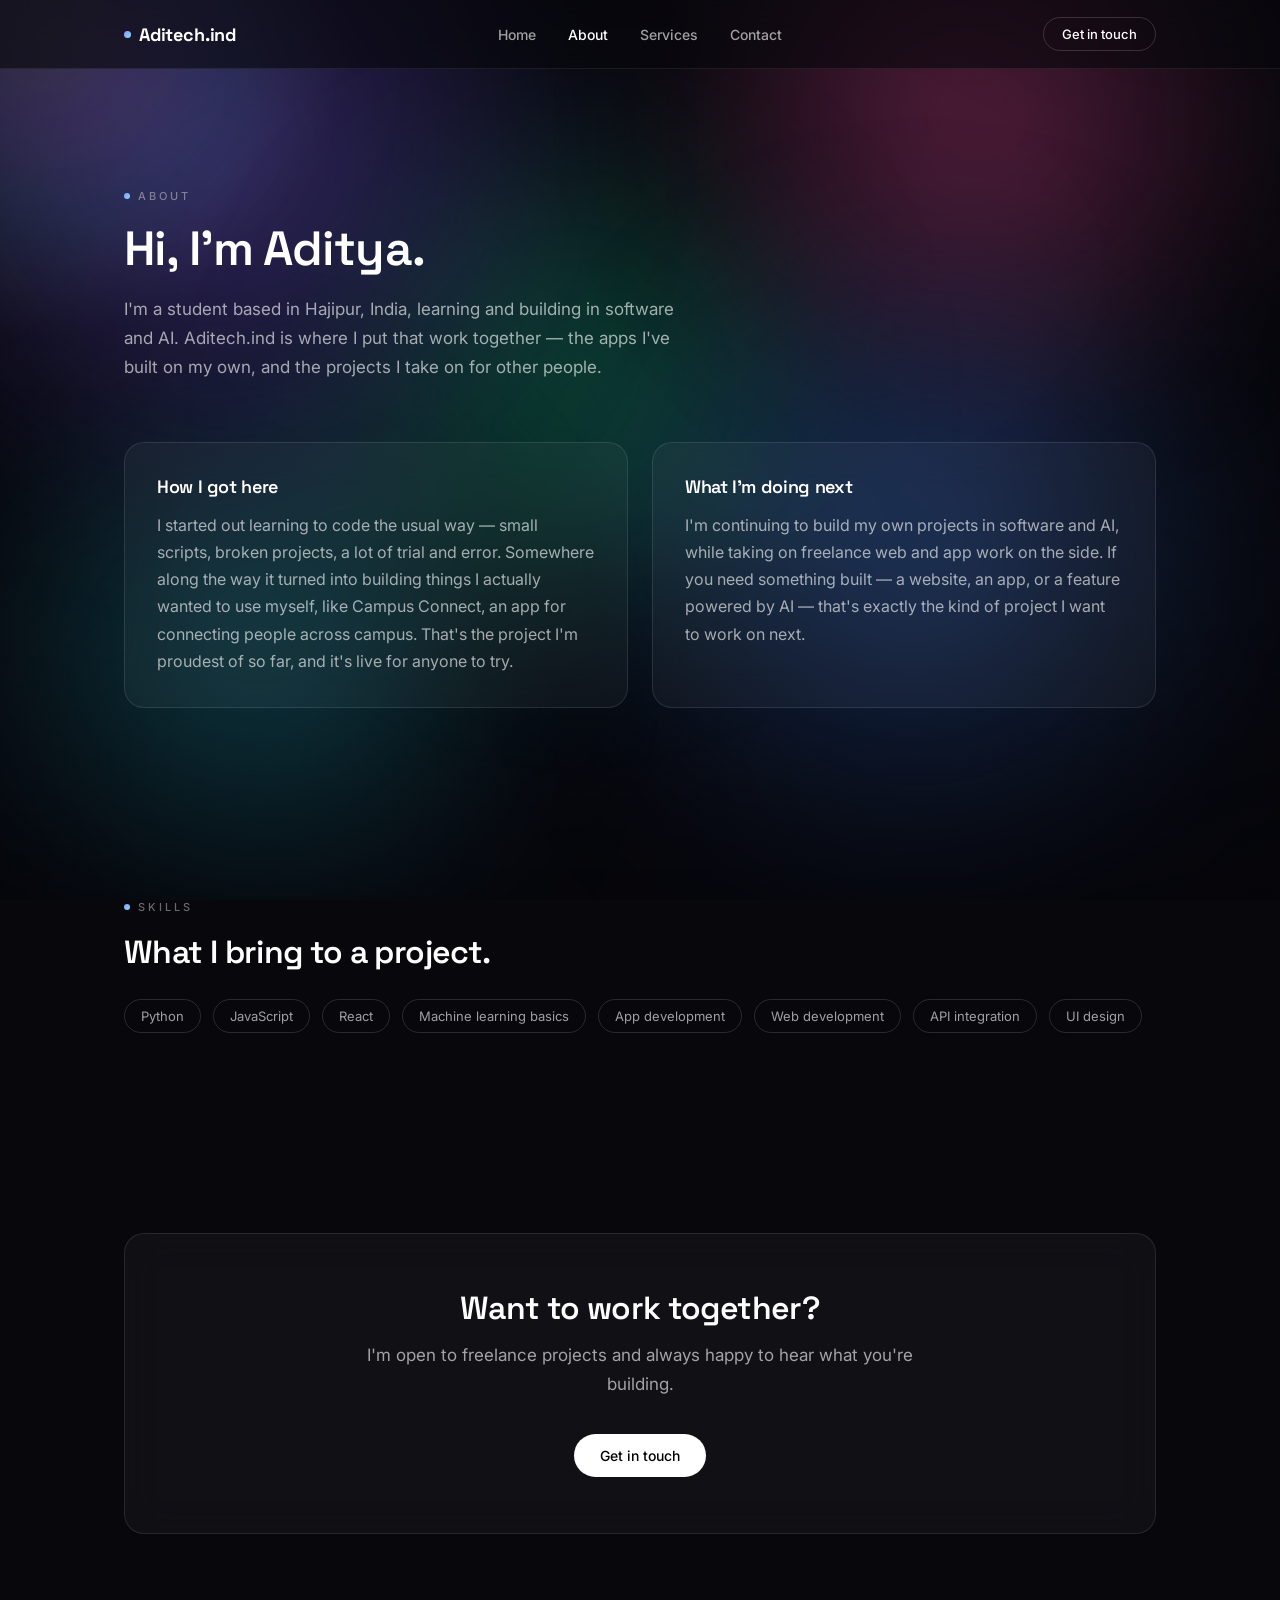
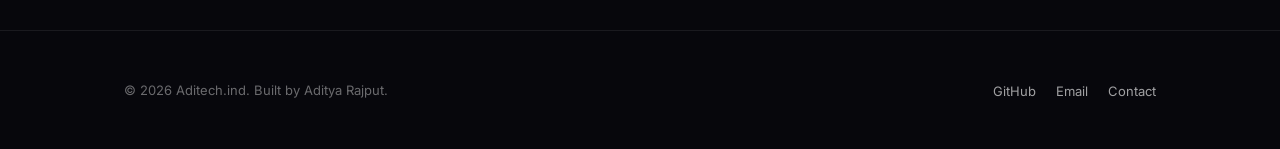
==== about.html @ 8524f355 "Add files via upload" ====
<!DOCTYPE html>
<html lang="en">
<head>
<meta charset="UTF-8" />
<meta name="viewport" content="width=device-width, initial-scale=1.0" />
<title>About — Aditech.ind</title>
<meta name="description" content="About Aditya Rajput, the student developer behind Aditech.ind." />
<link rel="stylesheet" href="style.css" />
</head>
<body>

<div id="aurora-scene"></div>

<nav>
  <div class="wrap">
    <a href="index.html" class="logo"><span class="dot"></span>Aditech.ind</a>
    <ul class="navlinks">
      <li><a href="index.html">Home</a></li>
      <li><a href="about.html" class="active">About</a></li>
      <li><a href="services.html">Services</a></li>
      <li><a href="contact.html">Contact</a></li>
    </ul>
    <a href="contact.html" class="navcta">Get in touch</a>
    <button class="menu-toggle" aria-label="Toggle menu">&#9776;</button>
  </div>
</nav>

<main>
  <section style="padding-top: 120px; padding-bottom: 60px;">
    <div class="wrap">
      <div class="eyebrow"><span class="dot"></span>About</div>
      <h1>Hi, I'm Aditya.</h1>
      <p class="lead" style="margin-top: 20px;">
        I'm a student based in Hajipur, India, learning and building in software and AI. Aditech.ind
        is where I put that work together — the apps I've built on my own, and the projects I take
        on for other people.
      </p>
    </div>
  </section>

  <section style="padding-top: 0;">
    <div class="wrap">
      <div class="grid-2">
        <div class="card">
          <h3>How I got here</h3>
          <p style="margin-top: 14px;">
            I started out learning to code the usual way — small scripts, broken projects, a lot of
            trial and error. Somewhere along the way it turned into building things I actually wanted
            to use myself, like Campus Connect, an app for connecting people across campus. That's
            the project I'm proudest of so far, and it's live for anyone to try.
          </p>
        </div>
        <div class="card">
          <h3>What I'm doing next</h3>
          <p style="margin-top: 14px;">
            I'm continuing to build my own projects in software and AI, while taking on freelance
            web and app work on the side. If you need something built — a website, an app, or a
            feature powered by AI — that's exactly the kind of project I want to work on next.
          </p>
        </div>
      </div>
    </div>
  </section>

  <section>
    <div class="wrap">
      <div class="eyebrow"><span class="dot"></span>Skills</div>
      <h2>What I bring to a project.</h2>
      <div style="margin-top: 28px;">
        <span class="skill-pill">Python</span>
        <span class="skill-pill">JavaScript</span>
        <span class="skill-pill">React</span>
        <span class="skill-pill">Machine learning basics</span>
        <span class="skill-pill">App development</span>
        <span class="skill-pill">Web development</span>
        <span class="skill-pill">API integration</span>
        <span class="skill-pill">UI design</span>
      </div>
    </div>
  </section>

  <section>
    <div class="wrap">
      <div class="card" style="text-align: center; padding: 56px 32px;">
        <h2>Want to work together?</h2>
        <p class="lead" style="margin: 14px auto 0;">I'm open to freelance projects and always happy to hear what you're building.</p>
        <div class="btn-row" style="justify-content: center;">
          <a href="contact.html" class="btn-primary">Get in touch</a>
        </div>
      </div>
    </div>
  </section>
</main>

<footer>
  <div class="wrap">
    <p>&copy; 2026 Aditech.ind. Built by Aditya Rajput.</p>
    <ul class="footlinks">
      <li><a href="https://github.com/adityarajput064" target="_blank" rel="noopener">GitHub</a></li>
      <li><a href="mailto:myaditechindia@gmail.com">Email</a></li>
      <li><a href="contact.html">Contact</a></li>
    </ul>
  </div>
</footer>

<script src="script.js"></script>
</body>
</html>
---- style.css ----
@import url('https://fonts.googleapis.com/css2?family=Space+Grotesk:wght@500;600;700&family=Inter:wght@400;500;600&display=swap');

* { box-sizing: border-box; margin: 0; padding: 0; }

:root {
  --bg: #07070c;
  --card: rgba(255,255,255,0.04);
  --card-border: rgba(255,255,255,0.1);
  --text: #ffffff;
  --text-muted: rgba(255,255,255,0.62);
  --text-faint: rgba(255,255,255,0.4);
  --accent1: #a78bfa;
  --accent2: #67e8f9;
}

html { scroll-behavior: smooth; }

body {
  font-family: 'Inter', sans-serif;
  background: var(--bg);
  color: var(--text);
  min-height: 100vh;
  position: relative;
}

/* ---------- Aurora background (fixed, behind everything) ---------- */
#aurora-scene {
  position: fixed;
  inset: 0;
  z-index: -1;
  overflow: hidden;
  background: var(--bg);
}
.blob-wrap { position: absolute; will-change: transform; }
.blob-inner { width: 100%; height: 100%; border-radius: 50%; will-change: transform; }

@keyframes floatA {
  0%   { transform: translate3d(0,0,0) scale(1); }
  50%  { transform: translate3d(3%, -4%, 0) scale(1.08); }
  100% { transform: translate3d(-2%, 3%, 0) scale(0.98); }
}
@keyframes floatB {
  0%   { transform: translate3d(0,0,0) scale(1); }
  50%  { transform: translate3d(-4%, 3%, 0) scale(0.95); }
  100% { transform: translate3d(3%, -2%, 0) scale(1.06); }
}
.float-a { animation: floatA linear infinite alternate; }
.float-b { animation: floatB linear infinite alternate; }
.reduced .float-a, .reduced .float-b { animation: none !important; }

@keyframes grain {
  0%   { transform: translate3d(0,0,0); }
  25%  { transform: translate3d(-2%,-3%,0); }
  50%  { transform: translate3d(-1%,2%,0); }
  75%  { transform: translate3d(3%,-1%,0); }
  100% { transform: translate3d(0,0,0); }
}
.grain { position: absolute; inset: -8%; pointer-events: none; mix-blend-mode: overlay; opacity: 0.45; animation: grain 1.4s steps(4) infinite; }
.reduced .grain { animation: none !important; }

.bloom, .keylight { position: absolute; top: 0; left: 0; pointer-events: none; will-change: transform, opacity; opacity: 0; }
.vignette { position: absolute; inset: 0; pointer-events: none; background: radial-gradient(120% 90% at 50% 30%, rgba(0,0,0,0) 30%, rgba(4,4,9,0.55) 78%, rgba(4,4,9,0.94) 100%); }

/* ---------- Layout ---------- */
.wrap { max-width: 1080px; margin: 0 auto; padding: 0 24px; }

nav {
  position: sticky; top: 0; z-index: 20;
  backdrop-filter: blur(16px); -webkit-backdrop-filter: blur(16px);
  background: rgba(7,7,12,0.6);
  border-bottom: 1px solid rgba(255,255,255,0.08);
}
nav .wrap { display: flex; align-items: center; justify-content: space-between; height: 68px; }
.logo { font-family: 'Space Grotesk', sans-serif; font-weight: 700; font-size: 18px; letter-spacing: -0.01em; text-decoration: none; color: var(--text); display: flex; align-items: center; gap: 8px; }
.logo .dot { width: 7px; height: 7px; border-radius: 50%; background: linear-gradient(135deg, var(--accent1), var(--accent2)); }
.navlinks { display: flex; gap: 32px; list-style: none; }
.navlinks a { color: var(--text-muted); text-decoration: none; font-size: 14px; font-weight: 500; transition: color 0.2s; }
.navlinks a:hover, .navlinks a.active { color: var(--text); }
.navcta { border: 1px solid rgba(255,255,255,0.16); border-radius: 999px; padding: 8px 18px; font-size: 13px; font-weight: 500; color: var(--text); text-decoration: none; transition: border-color 0.2s, background 0.2s; }
.navcta:hover { border-color: rgba(255,255,255,0.32); background: rgba(255,255,255,0.05); }

.menu-toggle { display: none; background: none; border: none; color: var(--text); font-size: 22px; cursor: pointer; }

main { position: relative; z-index: 1; }

section { padding: 96px 0; }
.eyebrow { display: flex; align-items: center; gap: 8px; font-size: 11px; font-weight: 500; text-transform: uppercase; letter-spacing: 0.28em; color: var(--text-faint); margin-bottom: 20px; }
.eyebrow .dot { width: 6px; height: 6px; border-radius: 50%; background: linear-gradient(135deg, var(--accent1), var(--accent2)); }

h1, h2, h3 { font-family: 'Space Grotesk', sans-serif; font-weight: 600; letter-spacing: -0.02em; color: var(--text); }
h1 { font-size: 48px; line-height: 1.08; }
h2 { font-size: 32px; line-height: 1.15; }
h3 { font-size: 18px; line-height: 1.3; }
p { line-height: 1.7; color: var(--text-muted); }
p.lead { font-size: 17px; max-width: 560px; }

.btn-row { display: flex; flex-wrap: wrap; gap: 16px; margin-top: 36px; }
.btn-primary, .btn-ghost { font-family: inherit; font-size: 14px; font-weight: 500; border-radius: 999px; padding: 13px 26px; cursor: pointer; text-decoration: none; display: inline-flex; align-items: center; gap: 8px; transition: transform 0.25s, border-color 0.25s, color 0.25s; }
.btn-primary { background: #fff; color: #000; border: none; }
.btn-primary:hover { transform: scale(1.03); }
.btn-ghost { background: transparent; color: var(--text-muted); border: 1px solid rgba(255,255,255,0.16); }
.btn-ghost:hover { color: var(--text); border-color: rgba(255,255,255,0.32); }

.card {
  border-radius: 20px; border: 1px solid var(--card-border); background: var(--card);
  backdrop-filter: blur(20px); -webkit-backdrop-filter: blur(20px);
  padding: 32px;
}

.grid-2 { display: grid; grid-template-columns: 1fr 1fr; gap: 24px; }
.grid-3 { display: grid; grid-template-columns: repeat(3, 1fr); gap: 24px; }

.skill-pill { display: inline-flex; align-items: center; padding: 8px 16px; border-radius: 999px; border: 1px solid rgba(255,255,255,0.14); font-size: 13px; color: var(--text-muted); margin: 0 8px 8px 0; }

.trust { display: flex; flex-wrap: wrap; gap: 32px; margin-top: 48px; padding-top: 24px; border-top: 1px solid rgba(255,255,255,0.1); font-size: 11px; font-weight: 500; text-transform: uppercase; letter-spacing: 0.22em; color: var(--text-faint); }

footer { border-top: 1px solid rgba(255,255,255,0.08); padding: 48px 0; }
footer .wrap { display: flex; flex-wrap: wrap; align-items: center; justify-content: space-between; gap: 16px; }
footer p { font-size: 13px; color: var(--text-faint); }
.footlinks { display: flex; gap: 20px; list-style: none; }
.footlinks a { color: var(--text-muted); text-decoration: none; font-size: 13px; transition: color 0.2s; }
.footlinks a:hover { color: var(--text); }

label { font-size: 13px; color: var(--text-muted); display: block; margin-bottom: 8px; }
input, textarea {
  width: 100%; background: rgba(255,255,255,0.04); border: 1px solid rgba(255,255,255,0.14);
  border-radius: 10px; padding: 12px 14px; color: var(--text); font-family: inherit; font-size: 14px;
  margin-bottom: 20px; transition: border-color 0.2s;
}
input::placeholder, textarea::placeholder { color: var(--text-faint); }
input:focus, textarea:focus { outline: none; border-color: rgba(167,139,250,0.6); }
textarea { resize: vertical; min-height: 120px; }

.contact-row { display: flex; align-items: center; gap: 14px; margin-bottom: 18px; }
.contact-row .icon { width: 40px; height: 40px; border-radius: 12px; background: rgba(255,255,255,0.05); border: 1px solid rgba(255,255,255,0.1); display: flex; align-items: center; justify-content: center; font-size: 16px; flex-shrink: 0; }
.contact-row a, .contact-row span { color: var(--text); text-decoration: none; font-size: 15px; }
.contact-row a:hover { color: var(--accent1); }

@media (max-width: 860px) {
  .grid-2, .grid-3 { grid-template-columns: 1fr; }
  h1 { font-size: 36px; }
}

@media (max-width: 720px) {
  .navlinks { position: fixed; top: 68px; left: 0; right: 0; background: rgba(7,7,12,0.97); flex-direction: column; gap: 0; padding: 8px 24px 20px; border-bottom: 1px solid rgba(255,255,255,0.08); display: none; }
  .navlinks.open { display: flex; }
  .navlinks a { padding: 14px 0; border-bottom: 1px solid rgba(255,255,255,0.06); width: 100%; }
  .menu-toggle { display: block; }
  .navcta { display: none; }
}
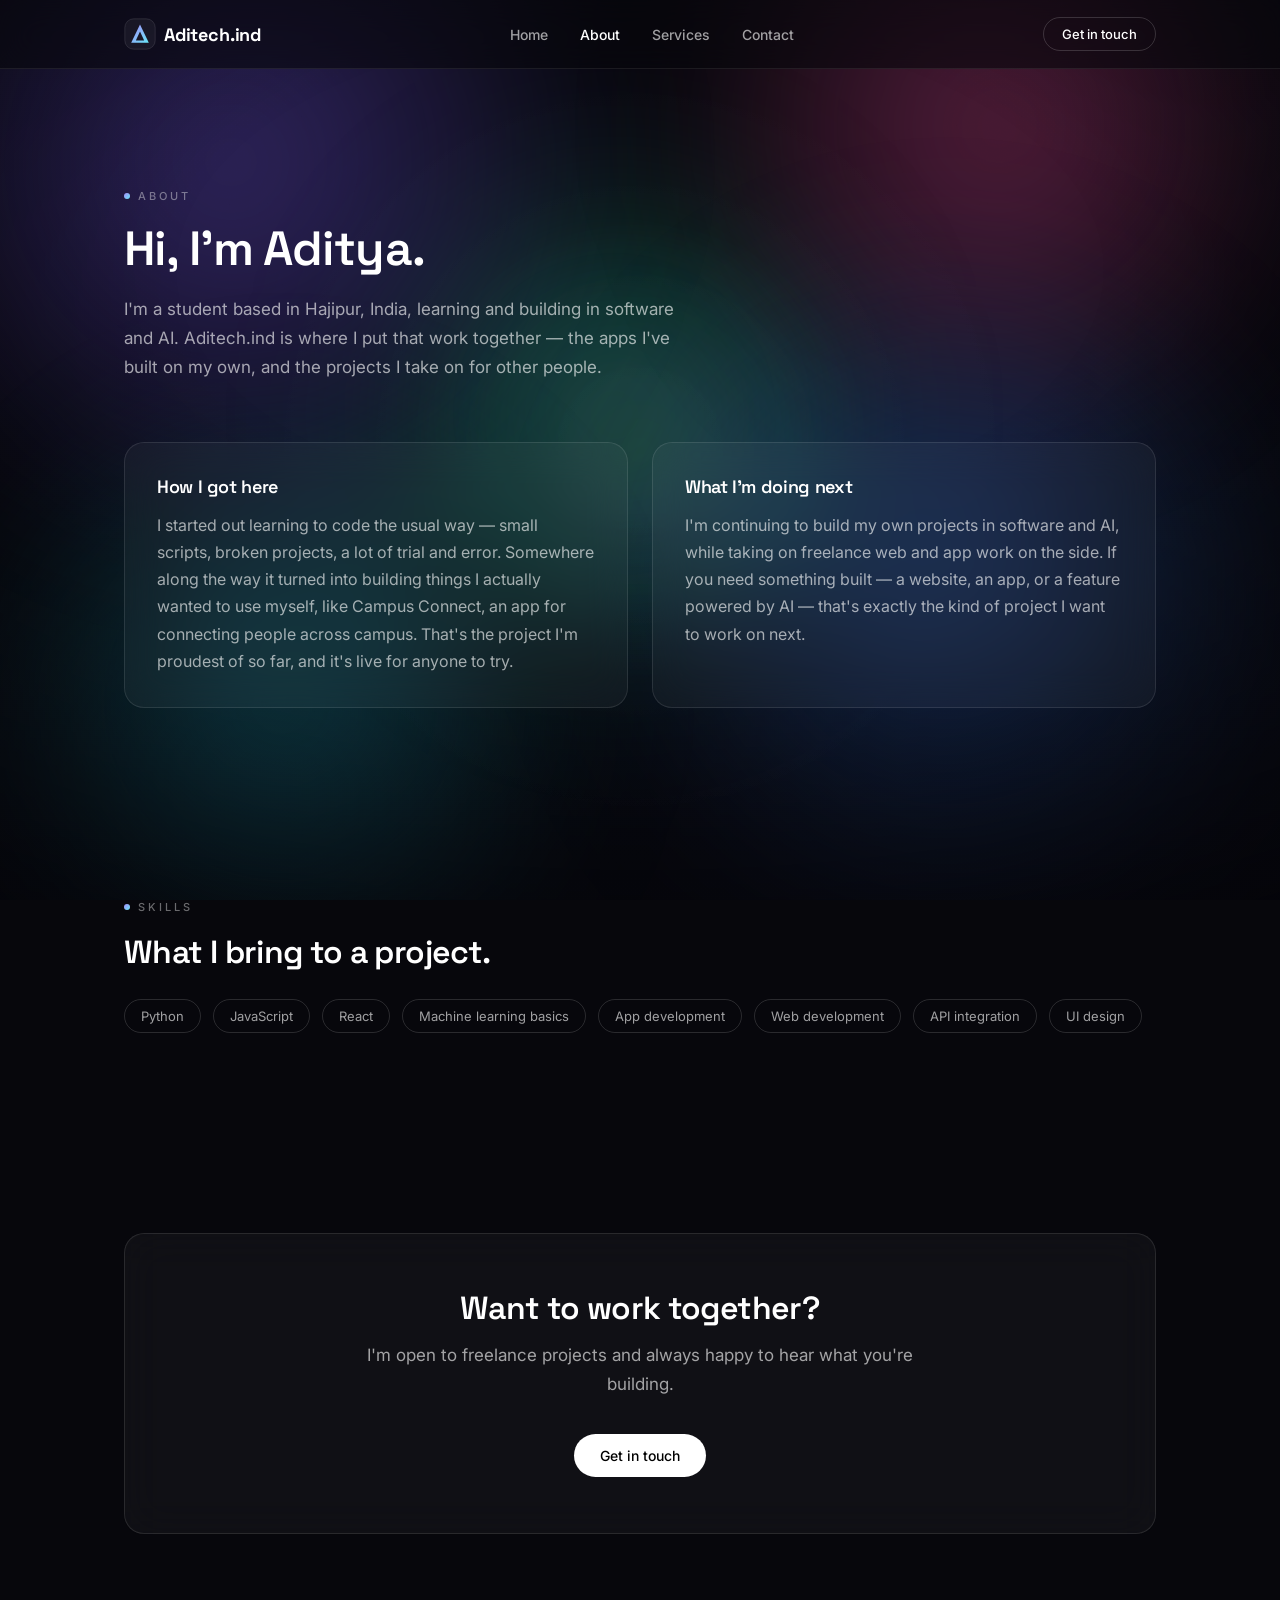
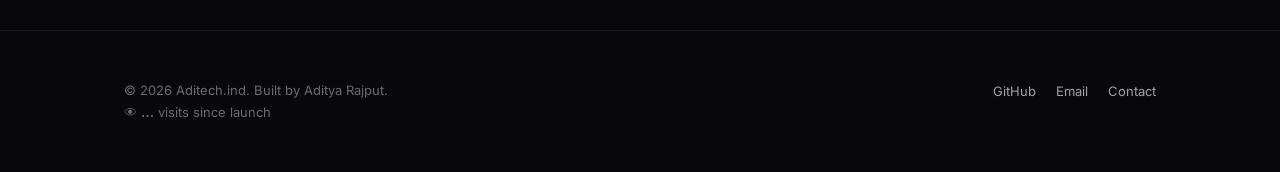
==== commit cb776744: "Enhance about.html with SEO and design updates Added meta tags for SEO and social sharing, updated f" ====
--- a/about.html
+++ b/about.html
@@ -5,6 +5,17 @@
 <meta name="viewport" content="width=device-width, initial-scale=1.0" />
 <title>About — Aditech.ind</title>
 <meta name="description" content="About Aditya Rajput, the student developer behind Aditech.ind." />
+<link rel="icon" type="image/svg+xml" href="favicon.svg" />
+<link rel="canonical" href="https://aditech-ind.vercel.app/about.html" />
+<meta property="og:type" content="website" />
+<meta property="og:title" content="About — Aditech.ind" />
+<meta property="og:description" content="About Aditya Rajput, the student developer behind Aditech.ind." />
+<meta property="og:url" content="https://aditech-ind.vercel.app/about.html" />
+<meta property="og:image" content="https://aditech-ind.vercel.app/og-image.png" />
+<meta name="twitter:card" content="summary_large_image" />
+<meta name="twitter:title" content="About — Aditech.ind" />
+<meta name="twitter:description" content="About Aditya Rajput, the student developer behind Aditech.ind." />
+<meta name="twitter:image" content="https://aditech-ind.vercel.app/og-image.png" />
 <link rel="stylesheet" href="style.css" />
 </head>
 <body>
@@ -13,7 +24,7 @@
 
 <nav>
   <div class="wrap">
-    <a href="index.html" class="logo"><span class="dot"></span>Aditech.ind</a>
+    <a href="index.html" class="logo"><img src="logo.svg" alt="Aditech.ind" class="logo-mark" width="32" height="32" /><span class="logo-word">Aditech.ind</span></a>
     <ul class="navlinks">
       <li><a href="index.html">Home</a></li>
       <li><a href="about.html" class="active">About</a></li>
@@ -101,8 +112,11 @@
       <li><a href="contact.html">Contact</a></li>
     </ul>
   </div>
+  <div class="wrap">
+    <p class="visit-counter"><span class="eye">&#128065;</span> <b id="visitCount">&hellip;</b> visits since launch</p>
+  </div>
 </footer>
 
 <script src="script.js"></script>
 </body>
-</html>+</html>
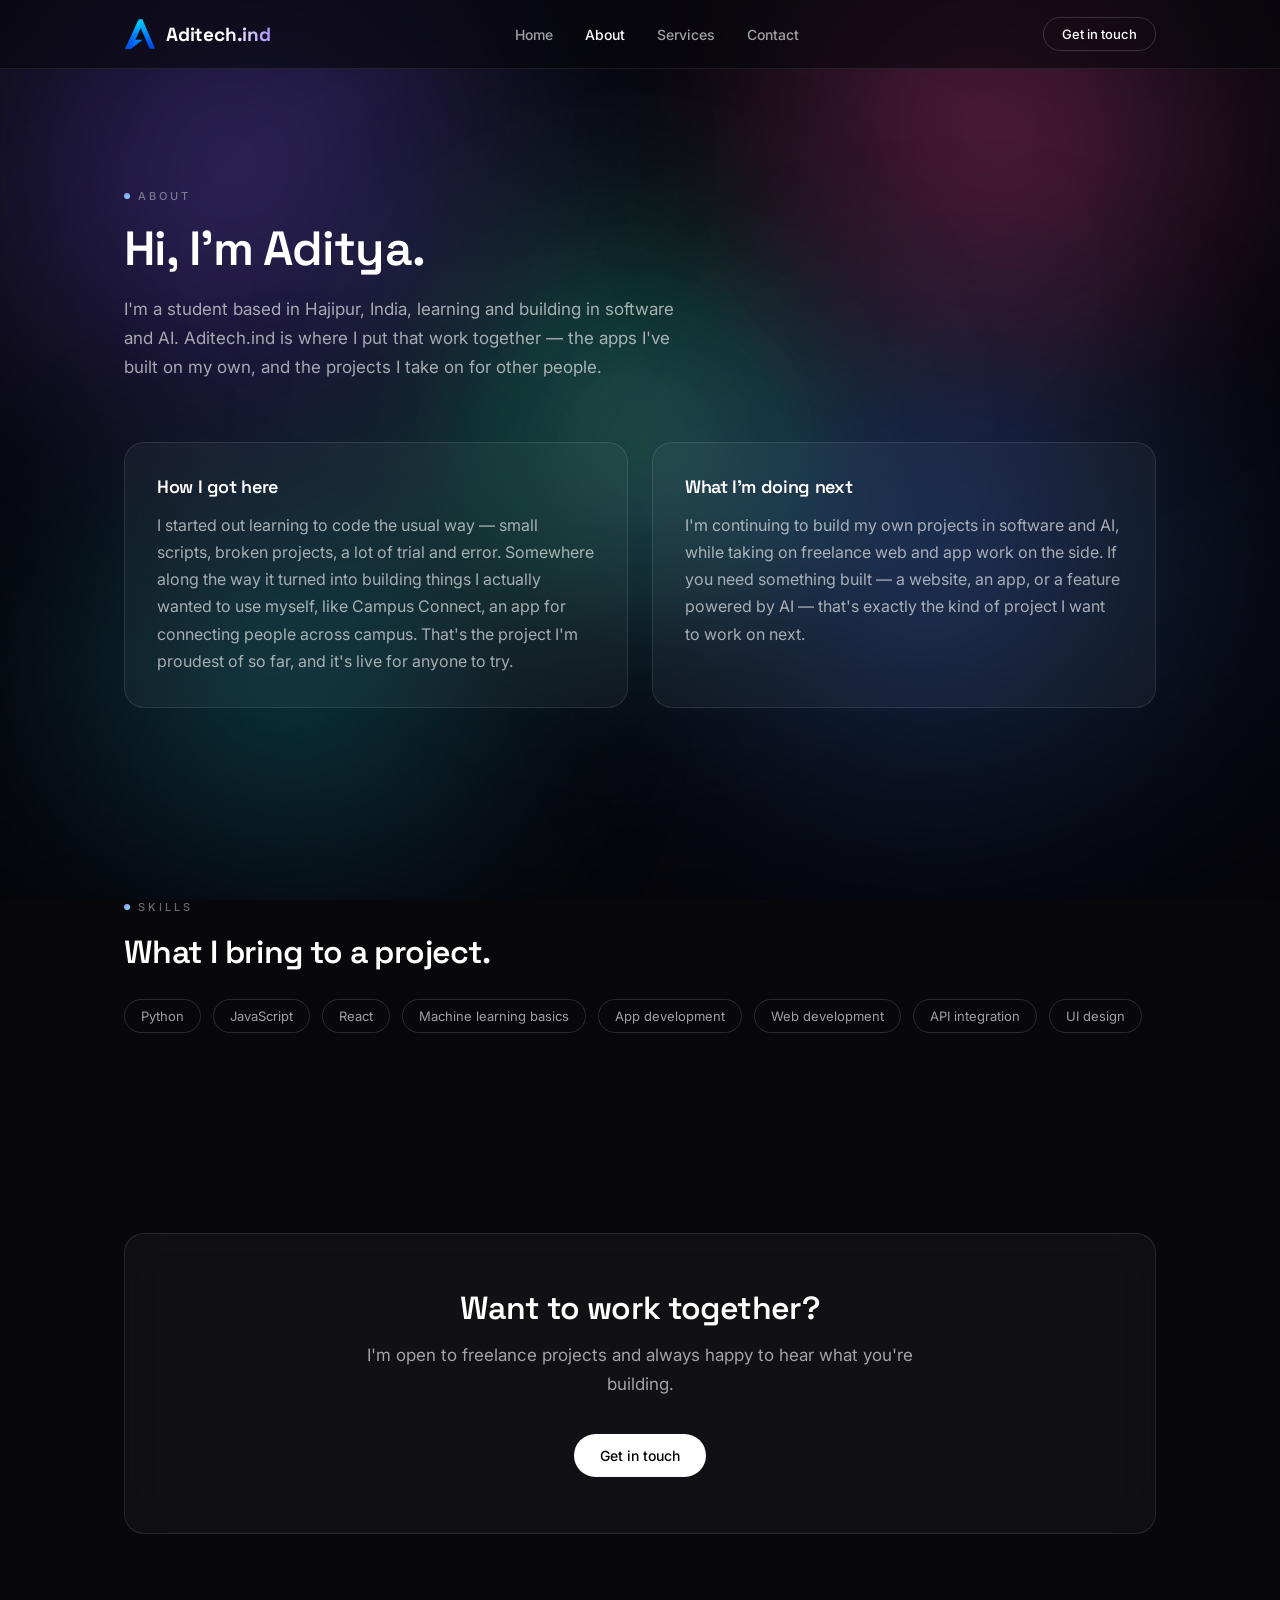
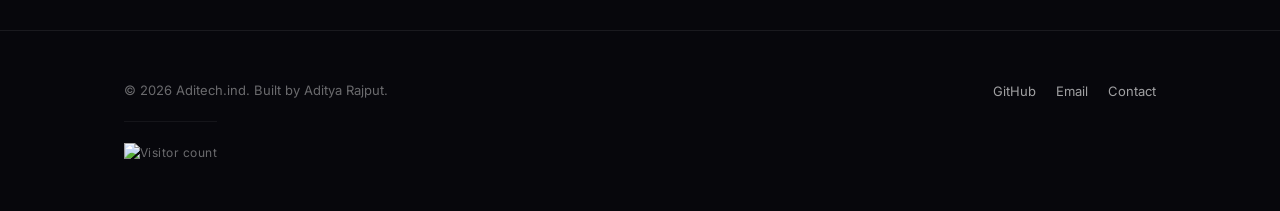
==== commit 50365ce2: "Add files via upload" ====
--- a/about.html
+++ b/about.html
@@ -24,7 +24,7 @@
 
 <nav>
   <div class="wrap">
-    <a href="index.html" class="logo"><img src="logo.svg" alt="Aditech.ind" class="logo-mark" width="32" height="32" /><span class="logo-word">Aditech.ind</span></a>
+    <a href="index.html" class="logo"><img src="logo-icon.png" alt="Aditech.ind" class="logo-mark" width="36" height="32" /><span class="logo-word">Aditech.ind</span></a>
     <ul class="navlinks">
       <li><a href="index.html">Home</a></li>
       <li><a href="about.html" class="active">About</a></li>
@@ -112,11 +112,11 @@
       <li><a href="contact.html">Contact</a></li>
     </ul>
   </div>
-  <div class="wrap">
-    <p class="visit-counter"><span class="eye">&#128065;</span> <b id="visitCount">&hellip;</b> visits since launch</p>
-  </div>
+  <div class="wrap">
+    <p class="visit-counter"><img src="https://visitor-badge.laobi.icu/badge?page_id=adityarajput064.aditechindia&left_text=Site+visits&left_color=%23111827&right_color=%236d5bd0" alt="Visitor count" style="vertical-align:middle;height:20px;" /></p>
+  </div>
 </footer>
 
 <script src="script.js"></script>
 </body>
-</html>
+</html>
--- a/style.css
+++ b/style.css
@@ -71,8 +71,15 @@
   border-bottom: 1px solid rgba(255,255,255,0.08);
 }
 nav .wrap { display: flex; align-items: center; justify-content: space-between; height: 68px; }
-.logo { font-family: 'Space Grotesk', sans-serif; font-weight: 700; font-size: 18px; letter-spacing: -0.01em; text-decoration: none; color: var(--text); display: flex; align-items: center; gap: 8px; }
+.logo { font-family: 'Space Grotesk', sans-serif; font-weight: 700; font-size: 19px; letter-spacing: -0.01em; text-decoration: none; color: var(--text); display: flex; align-items: center; gap: 10px; }
 .logo .dot { width: 7px; height: 7px; border-radius: 50%; background: linear-gradient(135deg, var(--accent1), var(--accent2)); }
+.logo-mark { width: 32px; height: 32px; display: block; flex-shrink: 0; transition: transform 0.3s ease; }
+.logo:hover .logo-mark { transform: rotate(-6deg) scale(1.05); }
+.logo-word { background: linear-gradient(100deg, #ffffff 0%, #ffffff 60%, var(--accent1) 100%); -webkit-background-clip: text; background-clip: text; color: transparent; }
+
+.visit-counter { text-align: center; font-size: 12px; color: var(--text-faint); letter-spacing: 0.04em; padding-top: 20px; margin-top: 20px; border-top: 1px solid rgba(255,255,255,0.06); }
+.visit-counter .eye { opacity: 0.7; }
+.visit-counter b { color: var(--text-muted); font-weight: 600; }
 .navlinks { display: flex; gap: 32px; list-style: none; }
 .navlinks a { color: var(--text-muted); text-decoration: none; font-size: 14px; font-weight: 500; transition: color 0.2s; }
 .navlinks a:hover, .navlinks a.active { color: var(--text); }
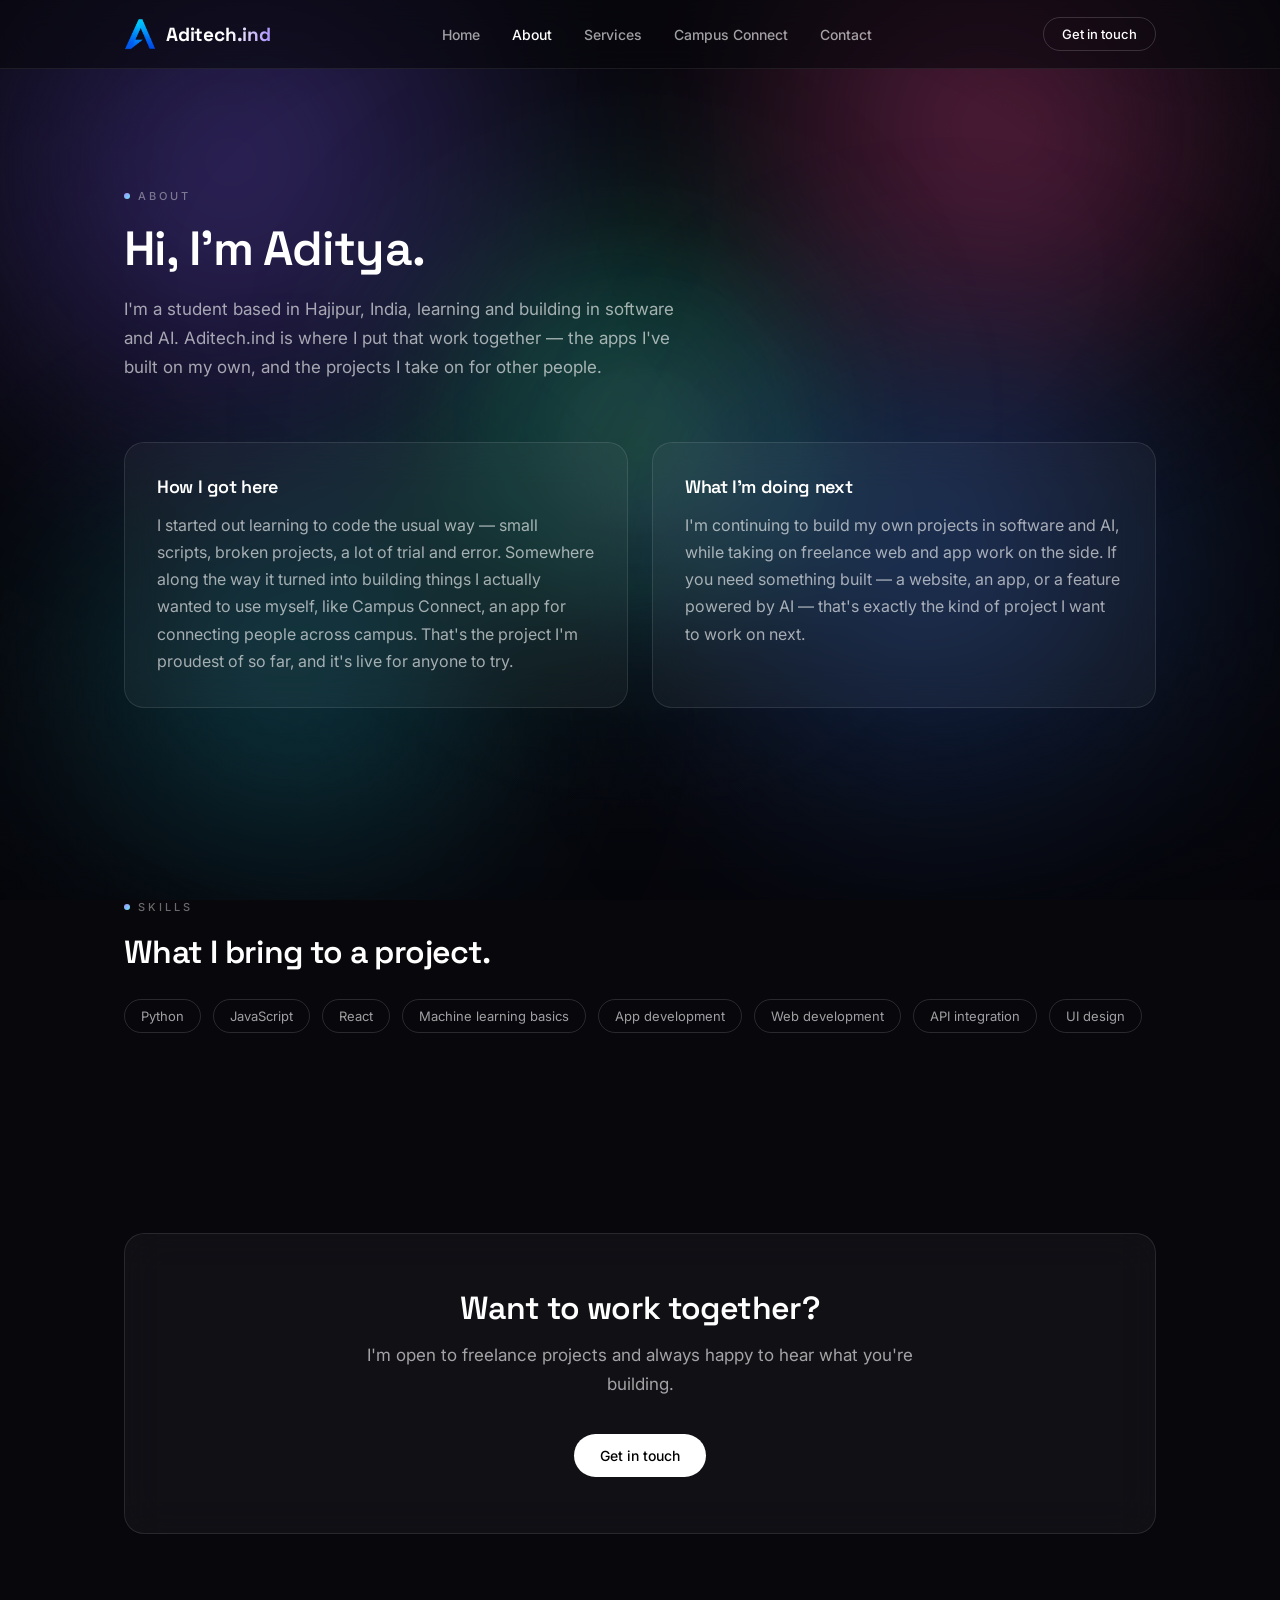
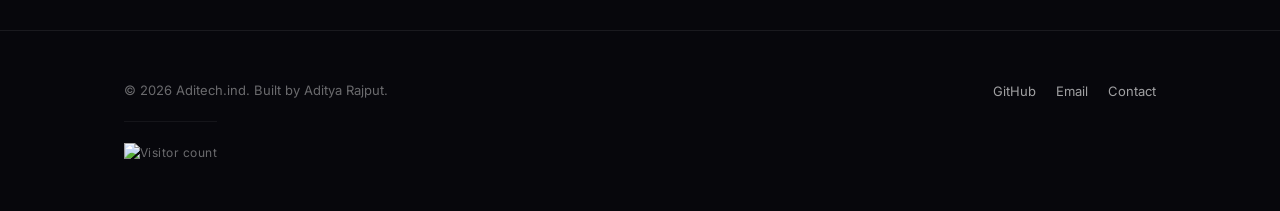
==== commit 76da1db1: "Add Campus Connect dedicated page and nav links" ====
--- a/about.html
+++ b/about.html
@@ -1,122 +1,123 @@
-<!DOCTYPE html>
-<html lang="en">
-<head>
-<meta charset="UTF-8" />
-<meta name="viewport" content="width=device-width, initial-scale=1.0" />
-<title>About — Aditech.ind</title>
-<meta name="description" content="About Aditya Rajput, the student developer behind Aditech.ind." />
-<link rel="icon" type="image/svg+xml" href="favicon.svg" />
-<link rel="canonical" href="https://aditech-ind.vercel.app/about.html" />
-<meta property="og:type" content="website" />
-<meta property="og:title" content="About — Aditech.ind" />
-<meta property="og:description" content="About Aditya Rajput, the student developer behind Aditech.ind." />
-<meta property="og:url" content="https://aditech-ind.vercel.app/about.html" />
-<meta property="og:image" content="https://aditech-ind.vercel.app/og-image.png" />
-<meta name="twitter:card" content="summary_large_image" />
-<meta name="twitter:title" content="About — Aditech.ind" />
-<meta name="twitter:description" content="About Aditya Rajput, the student developer behind Aditech.ind." />
-<meta name="twitter:image" content="https://aditech-ind.vercel.app/og-image.png" />
-<link rel="stylesheet" href="style.css" />
-</head>
-<body>
-
-<div id="aurora-scene"></div>
-
-<nav>
-  <div class="wrap">
-    <a href="index.html" class="logo"><img src="logo-icon.png" alt="Aditech.ind" class="logo-mark" width="36" height="32" /><span class="logo-word">Aditech.ind</span></a>
-    <ul class="navlinks">
-      <li><a href="index.html">Home</a></li>
-      <li><a href="about.html" class="active">About</a></li>
-      <li><a href="services.html">Services</a></li>
-      <li><a href="contact.html">Contact</a></li>
-    </ul>
-    <a href="contact.html" class="navcta">Get in touch</a>
-    <button class="menu-toggle" aria-label="Toggle menu">&#9776;</button>
-  </div>
-</nav>
-
-<main>
-  <section style="padding-top: 120px; padding-bottom: 60px;">
-    <div class="wrap">
-      <div class="eyebrow"><span class="dot"></span>About</div>
-      <h1>Hi, I'm Aditya.</h1>
-      <p class="lead" style="margin-top: 20px;">
-        I'm a student based in Hajipur, India, learning and building in software and AI. Aditech.ind
-        is where I put that work together — the apps I've built on my own, and the projects I take
-        on for other people.
-      </p>
-    </div>
-  </section>
-
-  <section style="padding-top: 0;">
-    <div class="wrap">
-      <div class="grid-2">
-        <div class="card">
-          <h3>How I got here</h3>
-          <p style="margin-top: 14px;">
-            I started out learning to code the usual way — small scripts, broken projects, a lot of
-            trial and error. Somewhere along the way it turned into building things I actually wanted
-            to use myself, like Campus Connect, an app for connecting people across campus. That's
-            the project I'm proudest of so far, and it's live for anyone to try.
-          </p>
-        </div>
-        <div class="card">
-          <h3>What I'm doing next</h3>
-          <p style="margin-top: 14px;">
-            I'm continuing to build my own projects in software and AI, while taking on freelance
-            web and app work on the side. If you need something built — a website, an app, or a
-            feature powered by AI — that's exactly the kind of project I want to work on next.
-          </p>
-        </div>
-      </div>
-    </div>
-  </section>
-
-  <section>
-    <div class="wrap">
-      <div class="eyebrow"><span class="dot"></span>Skills</div>
-      <h2>What I bring to a project.</h2>
-      <div style="margin-top: 28px;">
-        <span class="skill-pill">Python</span>
-        <span class="skill-pill">JavaScript</span>
-        <span class="skill-pill">React</span>
-        <span class="skill-pill">Machine learning basics</span>
-        <span class="skill-pill">App development</span>
-        <span class="skill-pill">Web development</span>
-        <span class="skill-pill">API integration</span>
-        <span class="skill-pill">UI design</span>
-      </div>
-    </div>
-  </section>
-
-  <section>
-    <div class="wrap">
-      <div class="card" style="text-align: center; padding: 56px 32px;">
-        <h2>Want to work together?</h2>
-        <p class="lead" style="margin: 14px auto 0;">I'm open to freelance projects and always happy to hear what you're building.</p>
-        <div class="btn-row" style="justify-content: center;">
-          <a href="contact.html" class="btn-primary">Get in touch</a>
-        </div>
-      </div>
-    </div>
-  </section>
-</main>
-
-<footer>
-  <div class="wrap">
-    <p>&copy; 2026 Aditech.ind. Built by Aditya Rajput.</p>
-    <ul class="footlinks">
-      <li><a href="https://github.com/adityarajput064" target="_blank" rel="noopener">GitHub</a></li>
-      <li><a href="mailto:myaditechindia@gmail.com">Email</a></li>
-      <li><a href="contact.html">Contact</a></li>
-    </ul>
-  </div>
+<!DOCTYPE html>
+<html lang="en">
+<head>
+<meta charset="UTF-8" />
+<meta name="viewport" content="width=device-width, initial-scale=1.0" />
+<title>About — Aditech.ind</title>
+<meta name="description" content="About Aditya Rajput, the student developer behind Aditech.ind." />
+<link rel="icon" type="image/svg+xml" href="favicon.svg" />
+<link rel="canonical" href="https://aditech-ind.vercel.app/about.html" />
+<meta property="og:type" content="website" />
+<meta property="og:title" content="About — Aditech.ind" />
+<meta property="og:description" content="About Aditya Rajput, the student developer behind Aditech.ind." />
+<meta property="og:url" content="https://aditech-ind.vercel.app/about.html" />
+<meta property="og:image" content="https://aditech-ind.vercel.app/og-image.png" />
+<meta name="twitter:card" content="summary_large_image" />
+<meta name="twitter:title" content="About — Aditech.ind" />
+<meta name="twitter:description" content="About Aditya Rajput, the student developer behind Aditech.ind." />
+<meta name="twitter:image" content="https://aditech-ind.vercel.app/og-image.png" />
+<link rel="stylesheet" href="style.css" />
+</head>
+<body>
+
+<div id="aurora-scene"></div>
+
+<nav>
+  <div class="wrap">
+    <a href="index.html" class="logo"><img src="logo-icon.png" alt="Aditech.ind" class="logo-mark" width="36" height="32" /><span class="logo-word">Aditech.ind</span></a>
+    <ul class="navlinks">
+      <li><a href="index.html">Home</a></li>
+      <li><a href="about.html" class="active">About</a></li>
+      <li><a href="services.html">Services</a></li>
+      <li><a href="campus-connect.html">Campus Connect</a></li>
+      <li><a href="contact.html">Contact</a></li>
+    </ul>
+    <a href="contact.html" class="navcta">Get in touch</a>
+    <button class="menu-toggle" aria-label="Toggle menu">&#9776;</button>
+  </div>
+</nav>
+
+<main>
+  <section style="padding-top: 120px; padding-bottom: 60px;">
+    <div class="wrap">
+      <div class="eyebrow"><span class="dot"></span>About</div>
+      <h1>Hi, I'm Aditya.</h1>
+      <p class="lead" style="margin-top: 20px;">
+        I'm a student based in Hajipur, India, learning and building in software and AI. Aditech.ind
+        is where I put that work together — the apps I've built on my own, and the projects I take
+        on for other people.
+      </p>
+    </div>
+  </section>
+
+  <section style="padding-top: 0;">
+    <div class="wrap">
+      <div class="grid-2">
+        <div class="card">
+          <h3>How I got here</h3>
+          <p style="margin-top: 14px;">
+            I started out learning to code the usual way — small scripts, broken projects, a lot of
+            trial and error. Somewhere along the way it turned into building things I actually wanted
+            to use myself, like Campus Connect, an app for connecting people across campus. That's
+            the project I'm proudest of so far, and it's live for anyone to try.
+          </p>
+        </div>
+        <div class="card">
+          <h3>What I'm doing next</h3>
+          <p style="margin-top: 14px;">
+            I'm continuing to build my own projects in software and AI, while taking on freelance
+            web and app work on the side. If you need something built — a website, an app, or a
+            feature powered by AI — that's exactly the kind of project I want to work on next.
+          </p>
+        </div>
+      </div>
+    </div>
+  </section>
+
+  <section>
+    <div class="wrap">
+      <div class="eyebrow"><span class="dot"></span>Skills</div>
+      <h2>What I bring to a project.</h2>
+      <div style="margin-top: 28px;">
+        <span class="skill-pill">Python</span>
+        <span class="skill-pill">JavaScript</span>
+        <span class="skill-pill">React</span>
+        <span class="skill-pill">Machine learning basics</span>
+        <span class="skill-pill">App development</span>
+        <span class="skill-pill">Web development</span>
+        <span class="skill-pill">API integration</span>
+        <span class="skill-pill">UI design</span>
+      </div>
+    </div>
+  </section>
+
+  <section>
+    <div class="wrap">
+      <div class="card" style="text-align: center; padding: 56px 32px;">
+        <h2>Want to work together?</h2>
+        <p class="lead" style="margin: 14px auto 0;">I'm open to freelance projects and always happy to hear what you're building.</p>
+        <div class="btn-row" style="justify-content: center;">
+          <a href="contact.html" class="btn-primary">Get in touch</a>
+        </div>
+      </div>
+    </div>
+  </section>
+</main>
+
+<footer>
+  <div class="wrap">
+    <p>&copy; 2026 Aditech.ind. Built by Aditya Rajput.</p>
+    <ul class="footlinks">
+      <li><a href="https://github.com/adityarajput064" target="_blank" rel="noopener">GitHub</a></li>
+      <li><a href="mailto:myaditechindia@gmail.com">Email</a></li>
+      <li><a href="contact.html">Contact</a></li>
+    </ul>
+  </div>
   <div class="wrap">
     <p class="visit-counter"><img src="https://visitor-badge.laobi.icu/badge?page_id=adityarajput064.aditechindia&left_text=Site+visits&left_color=%23111827&right_color=%236d5bd0" alt="Visitor count" style="vertical-align:middle;height:20px;" /></p>
   </div>
-</footer>
-
-<script src="script.js"></script>
-</body>
+</footer>
+
+<script src="script.js"></script>
+</body>
 </html>
--- a/style.css
+++ b/style.css
@@ -1,157 +1,157 @@
-@import url('https://fonts.googleapis.com/css2?family=Space+Grotesk:wght@500;600;700&family=Inter:wght@400;500;600&display=swap');
-
-* { box-sizing: border-box; margin: 0; padding: 0; }
-
-:root {
-  --bg: #07070c;
-  --card: rgba(255,255,255,0.04);
-  --card-border: rgba(255,255,255,0.1);
-  --text: #ffffff;
-  --text-muted: rgba(255,255,255,0.62);
-  --text-faint: rgba(255,255,255,0.4);
-  --accent1: #a78bfa;
-  --accent2: #67e8f9;
-}
-
-html { scroll-behavior: smooth; }
-
-body {
-  font-family: 'Inter', sans-serif;
-  background: var(--bg);
-  color: var(--text);
-  min-height: 100vh;
-  position: relative;
-}
-
-/* ---------- Aurora background (fixed, behind everything) ---------- */
-#aurora-scene {
-  position: fixed;
-  inset: 0;
-  z-index: -1;
-  overflow: hidden;
-  background: var(--bg);
-}
-.blob-wrap { position: absolute; will-change: transform; }
-.blob-inner { width: 100%; height: 100%; border-radius: 50%; will-change: transform; }
-
-@keyframes floatA {
-  0%   { transform: translate3d(0,0,0) scale(1); }
-  50%  { transform: translate3d(3%, -4%, 0) scale(1.08); }
-  100% { transform: translate3d(-2%, 3%, 0) scale(0.98); }
-}
-@keyframes floatB {
-  0%   { transform: translate3d(0,0,0) scale(1); }
-  50%  { transform: translate3d(-4%, 3%, 0) scale(0.95); }
-  100% { transform: translate3d(3%, -2%, 0) scale(1.06); }
-}
-.float-a { animation: floatA linear infinite alternate; }
-.float-b { animation: floatB linear infinite alternate; }
-.reduced .float-a, .reduced .float-b { animation: none !important; }
-
-@keyframes grain {
-  0%   { transform: translate3d(0,0,0); }
-  25%  { transform: translate3d(-2%,-3%,0); }
-  50%  { transform: translate3d(-1%,2%,0); }
-  75%  { transform: translate3d(3%,-1%,0); }
-  100% { transform: translate3d(0,0,0); }
-}
-.grain { position: absolute; inset: -8%; pointer-events: none; mix-blend-mode: overlay; opacity: 0.45; animation: grain 1.4s steps(4) infinite; }
-.reduced .grain { animation: none !important; }
-
-.bloom, .keylight { position: absolute; top: 0; left: 0; pointer-events: none; will-change: transform, opacity; opacity: 0; }
-.vignette { position: absolute; inset: 0; pointer-events: none; background: radial-gradient(120% 90% at 50% 30%, rgba(0,0,0,0) 30%, rgba(4,4,9,0.55) 78%, rgba(4,4,9,0.94) 100%); }
-
-/* ---------- Layout ---------- */
-.wrap { max-width: 1080px; margin: 0 auto; padding: 0 24px; }
-
-nav {
-  position: sticky; top: 0; z-index: 20;
-  backdrop-filter: blur(16px); -webkit-backdrop-filter: blur(16px);
-  background: rgba(7,7,12,0.6);
-  border-bottom: 1px solid rgba(255,255,255,0.08);
-}
-nav .wrap { display: flex; align-items: center; justify-content: space-between; height: 68px; }
-.logo { font-family: 'Space Grotesk', sans-serif; font-weight: 700; font-size: 19px; letter-spacing: -0.01em; text-decoration: none; color: var(--text); display: flex; align-items: center; gap: 10px; }
-.logo .dot { width: 7px; height: 7px; border-radius: 50%; background: linear-gradient(135deg, var(--accent1), var(--accent2)); }
-.logo-mark { width: 32px; height: 32px; display: block; flex-shrink: 0; transition: transform 0.3s ease; }
-.logo:hover .logo-mark { transform: rotate(-6deg) scale(1.05); }
-.logo-word { background: linear-gradient(100deg, #ffffff 0%, #ffffff 60%, var(--accent1) 100%); -webkit-background-clip: text; background-clip: text; color: transparent; }
-
-.visit-counter { text-align: center; font-size: 12px; color: var(--text-faint); letter-spacing: 0.04em; padding-top: 20px; margin-top: 20px; border-top: 1px solid rgba(255,255,255,0.06); }
-.visit-counter .eye { opacity: 0.7; }
-.visit-counter b { color: var(--text-muted); font-weight: 600; }
-.navlinks { display: flex; gap: 32px; list-style: none; }
-.navlinks a { color: var(--text-muted); text-decoration: none; font-size: 14px; font-weight: 500; transition: color 0.2s; }
-.navlinks a:hover, .navlinks a.active { color: var(--text); }
-.navcta { border: 1px solid rgba(255,255,255,0.16); border-radius: 999px; padding: 8px 18px; font-size: 13px; font-weight: 500; color: var(--text); text-decoration: none; transition: border-color 0.2s, background 0.2s; }
-.navcta:hover { border-color: rgba(255,255,255,0.32); background: rgba(255,255,255,0.05); }
-
-.menu-toggle { display: none; background: none; border: none; color: var(--text); font-size: 22px; cursor: pointer; }
-
-main { position: relative; z-index: 1; }
-
-section { padding: 96px 0; }
-.eyebrow { display: flex; align-items: center; gap: 8px; font-size: 11px; font-weight: 500; text-transform: uppercase; letter-spacing: 0.28em; color: var(--text-faint); margin-bottom: 20px; }
-.eyebrow .dot { width: 6px; height: 6px; border-radius: 50%; background: linear-gradient(135deg, var(--accent1), var(--accent2)); }
-
-h1, h2, h3 { font-family: 'Space Grotesk', sans-serif; font-weight: 600; letter-spacing: -0.02em; color: var(--text); }
-h1 { font-size: 48px; line-height: 1.08; }
-h2 { font-size: 32px; line-height: 1.15; }
-h3 { font-size: 18px; line-height: 1.3; }
-p { line-height: 1.7; color: var(--text-muted); }
-p.lead { font-size: 17px; max-width: 560px; }
-
-.btn-row { display: flex; flex-wrap: wrap; gap: 16px; margin-top: 36px; }
-.btn-primary, .btn-ghost { font-family: inherit; font-size: 14px; font-weight: 500; border-radius: 999px; padding: 13px 26px; cursor: pointer; text-decoration: none; display: inline-flex; align-items: center; gap: 8px; transition: transform 0.25s, border-color 0.25s, color 0.25s; }
-.btn-primary { background: #fff; color: #000; border: none; }
-.btn-primary:hover { transform: scale(1.03); }
-.btn-ghost { background: transparent; color: var(--text-muted); border: 1px solid rgba(255,255,255,0.16); }
-.btn-ghost:hover { color: var(--text); border-color: rgba(255,255,255,0.32); }
-
-.card {
-  border-radius: 20px; border: 1px solid var(--card-border); background: var(--card);
-  backdrop-filter: blur(20px); -webkit-backdrop-filter: blur(20px);
-  padding: 32px;
-}
-
-.grid-2 { display: grid; grid-template-columns: 1fr 1fr; gap: 24px; }
-.grid-3 { display: grid; grid-template-columns: repeat(3, 1fr); gap: 24px; }
-
-.skill-pill { display: inline-flex; align-items: center; padding: 8px 16px; border-radius: 999px; border: 1px solid rgba(255,255,255,0.14); font-size: 13px; color: var(--text-muted); margin: 0 8px 8px 0; }
-
-.trust { display: flex; flex-wrap: wrap; gap: 32px; margin-top: 48px; padding-top: 24px; border-top: 1px solid rgba(255,255,255,0.1); font-size: 11px; font-weight: 500; text-transform: uppercase; letter-spacing: 0.22em; color: var(--text-faint); }
-
-footer { border-top: 1px solid rgba(255,255,255,0.08); padding: 48px 0; }
-footer .wrap { display: flex; flex-wrap: wrap; align-items: center; justify-content: space-between; gap: 16px; }
-footer p { font-size: 13px; color: var(--text-faint); }
-.footlinks { display: flex; gap: 20px; list-style: none; }
-.footlinks a { color: var(--text-muted); text-decoration: none; font-size: 13px; transition: color 0.2s; }
-.footlinks a:hover { color: var(--text); }
-
-label { font-size: 13px; color: var(--text-muted); display: block; margin-bottom: 8px; }
-input, textarea {
-  width: 100%; background: rgba(255,255,255,0.04); border: 1px solid rgba(255,255,255,0.14);
-  border-radius: 10px; padding: 12px 14px; color: var(--text); font-family: inherit; font-size: 14px;
-  margin-bottom: 20px; transition: border-color 0.2s;
-}
-input::placeholder, textarea::placeholder { color: var(--text-faint); }
-input:focus, textarea:focus { outline: none; border-color: rgba(167,139,250,0.6); }
-textarea { resize: vertical; min-height: 120px; }
-
-.contact-row { display: flex; align-items: center; gap: 14px; margin-bottom: 18px; }
-.contact-row .icon { width: 40px; height: 40px; border-radius: 12px; background: rgba(255,255,255,0.05); border: 1px solid rgba(255,255,255,0.1); display: flex; align-items: center; justify-content: center; font-size: 16px; flex-shrink: 0; }
-.contact-row a, .contact-row span { color: var(--text); text-decoration: none; font-size: 15px; }
-.contact-row a:hover { color: var(--accent1); }
-
-@media (max-width: 860px) {
-  .grid-2, .grid-3 { grid-template-columns: 1fr; }
-  h1 { font-size: 36px; }
-}
-
-@media (max-width: 720px) {
-  .navlinks { position: fixed; top: 68px; left: 0; right: 0; background: rgba(7,7,12,0.97); flex-direction: column; gap: 0; padding: 8px 24px 20px; border-bottom: 1px solid rgba(255,255,255,0.08); display: none; }
-  .navlinks.open { display: flex; }
-  .navlinks a { padding: 14px 0; border-bottom: 1px solid rgba(255,255,255,0.06); width: 100%; }
-  .menu-toggle { display: block; }
-  .navcta { display: none; }
-}
+@import url('https://fonts.googleapis.com/css2?family=Space+Grotesk:wght@500;600;700&family=Inter:wght@400;500;600&display=swap');
+
+* { box-sizing: border-box; margin: 0; padding: 0; }
+
+:root {
+  --bg: #07070c;
+  --card: rgba(255,255,255,0.04);
+  --card-border: rgba(255,255,255,0.1);
+  --text: #ffffff;
+  --text-muted: rgba(255,255,255,0.62);
+  --text-faint: rgba(255,255,255,0.4);
+  --accent1: #a78bfa;
+  --accent2: #67e8f9;
+}
+
+html { scroll-behavior: smooth; }
+
+body {
+  font-family: 'Inter', sans-serif;
+  background: var(--bg);
+  color: var(--text);
+  min-height: 100vh;
+  position: relative;
+}
+
+/* ---------- Aurora background (fixed, behind everything) ---------- */
+#aurora-scene {
+  position: fixed;
+  inset: 0;
+  z-index: -1;
+  overflow: hidden;
+  background: var(--bg);
+}
+.blob-wrap { position: absolute; will-change: transform; }
+.blob-inner { width: 100%; height: 100%; border-radius: 50%; will-change: transform; }
+
+@keyframes floatA {
+  0%   { transform: translate3d(0,0,0) scale(1); }
+  50%  { transform: translate3d(3%, -4%, 0) scale(1.08); }
+  100% { transform: translate3d(-2%, 3%, 0) scale(0.98); }
+}
+@keyframes floatB {
+  0%   { transform: translate3d(0,0,0) scale(1); }
+  50%  { transform: translate3d(-4%, 3%, 0) scale(0.95); }
+  100% { transform: translate3d(3%, -2%, 0) scale(1.06); }
+}
+.float-a { animation: floatA linear infinite alternate; }
+.float-b { animation: floatB linear infinite alternate; }
+.reduced .float-a, .reduced .float-b { animation: none !important; }
+
+@keyframes grain {
+  0%   { transform: translate3d(0,0,0); }
+  25%  { transform: translate3d(-2%,-3%,0); }
+  50%  { transform: translate3d(-1%,2%,0); }
+  75%  { transform: translate3d(3%,-1%,0); }
+  100% { transform: translate3d(0,0,0); }
+}
+.grain { position: absolute; inset: -8%; pointer-events: none; mix-blend-mode: overlay; opacity: 0.45; animation: grain 1.4s steps(4) infinite; }
+.reduced .grain { animation: none !important; }
+
+.bloom, .keylight { position: absolute; top: 0; left: 0; pointer-events: none; will-change: transform, opacity; opacity: 0; }
+.vignette { position: absolute; inset: 0; pointer-events: none; background: radial-gradient(120% 90% at 50% 30%, rgba(0,0,0,0) 30%, rgba(4,4,9,0.55) 78%, rgba(4,4,9,0.94) 100%); }
+
+/* ---------- Layout ---------- */
+.wrap { max-width: 1080px; margin: 0 auto; padding: 0 24px; }
+
+nav {
+  position: sticky; top: 0; z-index: 20;
+  backdrop-filter: blur(16px); -webkit-backdrop-filter: blur(16px);
+  background: rgba(7,7,12,0.6);
+  border-bottom: 1px solid rgba(255,255,255,0.08);
+}
+nav .wrap { display: flex; align-items: center; justify-content: space-between; height: 68px; }
+.logo { font-family: 'Space Grotesk', sans-serif; font-weight: 700; font-size: 19px; letter-spacing: -0.01em; text-decoration: none; color: var(--text); display: flex; align-items: center; gap: 10px; }
+.logo .dot { width: 7px; height: 7px; border-radius: 50%; background: linear-gradient(135deg, var(--accent1), var(--accent2)); }
+.logo-mark { width: 32px; height: 32px; display: block; flex-shrink: 0; transition: transform 0.3s ease; }
+.logo:hover .logo-mark { transform: rotate(-6deg) scale(1.05); }
+.logo-word { background: linear-gradient(100deg, #ffffff 0%, #ffffff 60%, var(--accent1) 100%); -webkit-background-clip: text; background-clip: text; color: transparent; }
+
+.visit-counter { text-align: center; font-size: 12px; color: var(--text-faint); letter-spacing: 0.04em; padding-top: 20px; margin-top: 20px; border-top: 1px solid rgba(255,255,255,0.06); }
+.visit-counter .eye { opacity: 0.7; }
+.visit-counter b { color: var(--text-muted); font-weight: 600; }
+.navlinks { display: flex; gap: 32px; list-style: none; }
+.navlinks a { color: var(--text-muted); text-decoration: none; font-size: 14px; font-weight: 500; transition: color 0.2s; }
+.navlinks a:hover, .navlinks a.active { color: var(--text); }
+.navcta { border: 1px solid rgba(255,255,255,0.16); border-radius: 999px; padding: 8px 18px; font-size: 13px; font-weight: 500; color: var(--text); text-decoration: none; transition: border-color 0.2s, background 0.2s; }
+.navcta:hover { border-color: rgba(255,255,255,0.32); background: rgba(255,255,255,0.05); }
+
+.menu-toggle { display: none; background: none; border: none; color: var(--text); font-size: 22px; cursor: pointer; }
+
+main { position: relative; z-index: 1; }
+
+section { padding: 96px 0; }
+.eyebrow { display: flex; align-items: center; gap: 8px; font-size: 11px; font-weight: 500; text-transform: uppercase; letter-spacing: 0.28em; color: var(--text-faint); margin-bottom: 20px; }
+.eyebrow .dot { width: 6px; height: 6px; border-radius: 50%; background: linear-gradient(135deg, var(--accent1), var(--accent2)); }
+
+h1, h2, h3 { font-family: 'Space Grotesk', sans-serif; font-weight: 600; letter-spacing: -0.02em; color: var(--text); }
+h1 { font-size: 48px; line-height: 1.08; }
+h2 { font-size: 32px; line-height: 1.15; }
+h3 { font-size: 18px; line-height: 1.3; }
+p { line-height: 1.7; color: var(--text-muted); }
+p.lead { font-size: 17px; max-width: 560px; }
+
+.btn-row { display: flex; flex-wrap: wrap; gap: 16px; margin-top: 36px; }
+.btn-primary, .btn-ghost { font-family: inherit; font-size: 14px; font-weight: 500; border-radius: 999px; padding: 13px 26px; cursor: pointer; text-decoration: none; display: inline-flex; align-items: center; gap: 8px; transition: transform 0.25s, border-color 0.25s, color 0.25s; }
+.btn-primary { background: #fff; color: #000; border: none; }
+.btn-primary:hover { transform: scale(1.03); }
+.btn-ghost { background: transparent; color: var(--text-muted); border: 1px solid rgba(255,255,255,0.16); }
+.btn-ghost:hover { color: var(--text); border-color: rgba(255,255,255,0.32); }
+
+.card {
+  border-radius: 20px; border: 1px solid var(--card-border); background: var(--card);
+  backdrop-filter: blur(20px); -webkit-backdrop-filter: blur(20px);
+  padding: 32px;
+}
+
+.grid-2 { display: grid; grid-template-columns: 1fr 1fr; gap: 24px; }
+.grid-3 { display: grid; grid-template-columns: repeat(3, 1fr); gap: 24px; }
+
+.skill-pill { display: inline-flex; align-items: center; padding: 8px 16px; border-radius: 999px; border: 1px solid rgba(255,255,255,0.14); font-size: 13px; color: var(--text-muted); margin: 0 8px 8px 0; }
+
+.trust { display: flex; flex-wrap: wrap; gap: 32px; margin-top: 48px; padding-top: 24px; border-top: 1px solid rgba(255,255,255,0.1); font-size: 11px; font-weight: 500; text-transform: uppercase; letter-spacing: 0.22em; color: var(--text-faint); }
+
+footer { border-top: 1px solid rgba(255,255,255,0.08); padding: 48px 0; }
+footer .wrap { display: flex; flex-wrap: wrap; align-items: center; justify-content: space-between; gap: 16px; }
+footer p { font-size: 13px; color: var(--text-faint); }
+.footlinks { display: flex; gap: 20px; list-style: none; }
+.footlinks a { color: var(--text-muted); text-decoration: none; font-size: 13px; transition: color 0.2s; }
+.footlinks a:hover { color: var(--text); }
+
+label { font-size: 13px; color: var(--text-muted); display: block; margin-bottom: 8px; }
+input, textarea {
+  width: 100%; background: rgba(255,255,255,0.04); border: 1px solid rgba(255,255,255,0.14);
+  border-radius: 10px; padding: 12px 14px; color: var(--text); font-family: inherit; font-size: 14px;
+  margin-bottom: 20px; transition: border-color 0.2s;
+}
+input::placeholder, textarea::placeholder { color: var(--text-faint); }
+input:focus, textarea:focus { outline: none; border-color: rgba(167,139,250,0.6); }
+textarea { resize: vertical; min-height: 120px; }
+
+.contact-row { display: flex; align-items: center; gap: 14px; margin-bottom: 18px; }
+.contact-row .icon { width: 40px; height: 40px; border-radius: 12px; background: rgba(255,255,255,0.05); border: 1px solid rgba(255,255,255,0.1); display: flex; align-items: center; justify-content: center; font-size: 16px; flex-shrink: 0; }
+.contact-row a, .contact-row span { color: var(--text); text-decoration: none; font-size: 15px; }
+.contact-row a:hover { color: var(--accent1); }
+
+@media (max-width: 860px) {
+  .grid-2, .grid-3 { grid-template-columns: 1fr; }
+  h1 { font-size: 36px; }
+}
+
+@media (max-width: 720px) {
+  .navlinks { position: fixed; top: 68px; left: 0; right: 0; background: rgba(7,7,12,0.97); flex-direction: column; gap: 0; padding: 8px 24px 20px; border-bottom: 1px solid rgba(255,255,255,0.08); display: none; }
+  .navlinks.open { display: flex; }
+  .navlinks a { padding: 14px 0; border-bottom: 1px solid rgba(255,255,255,0.06); width: 100%; }
+  .menu-toggle { display: block; }
+  .navcta { display: none; }
+}
